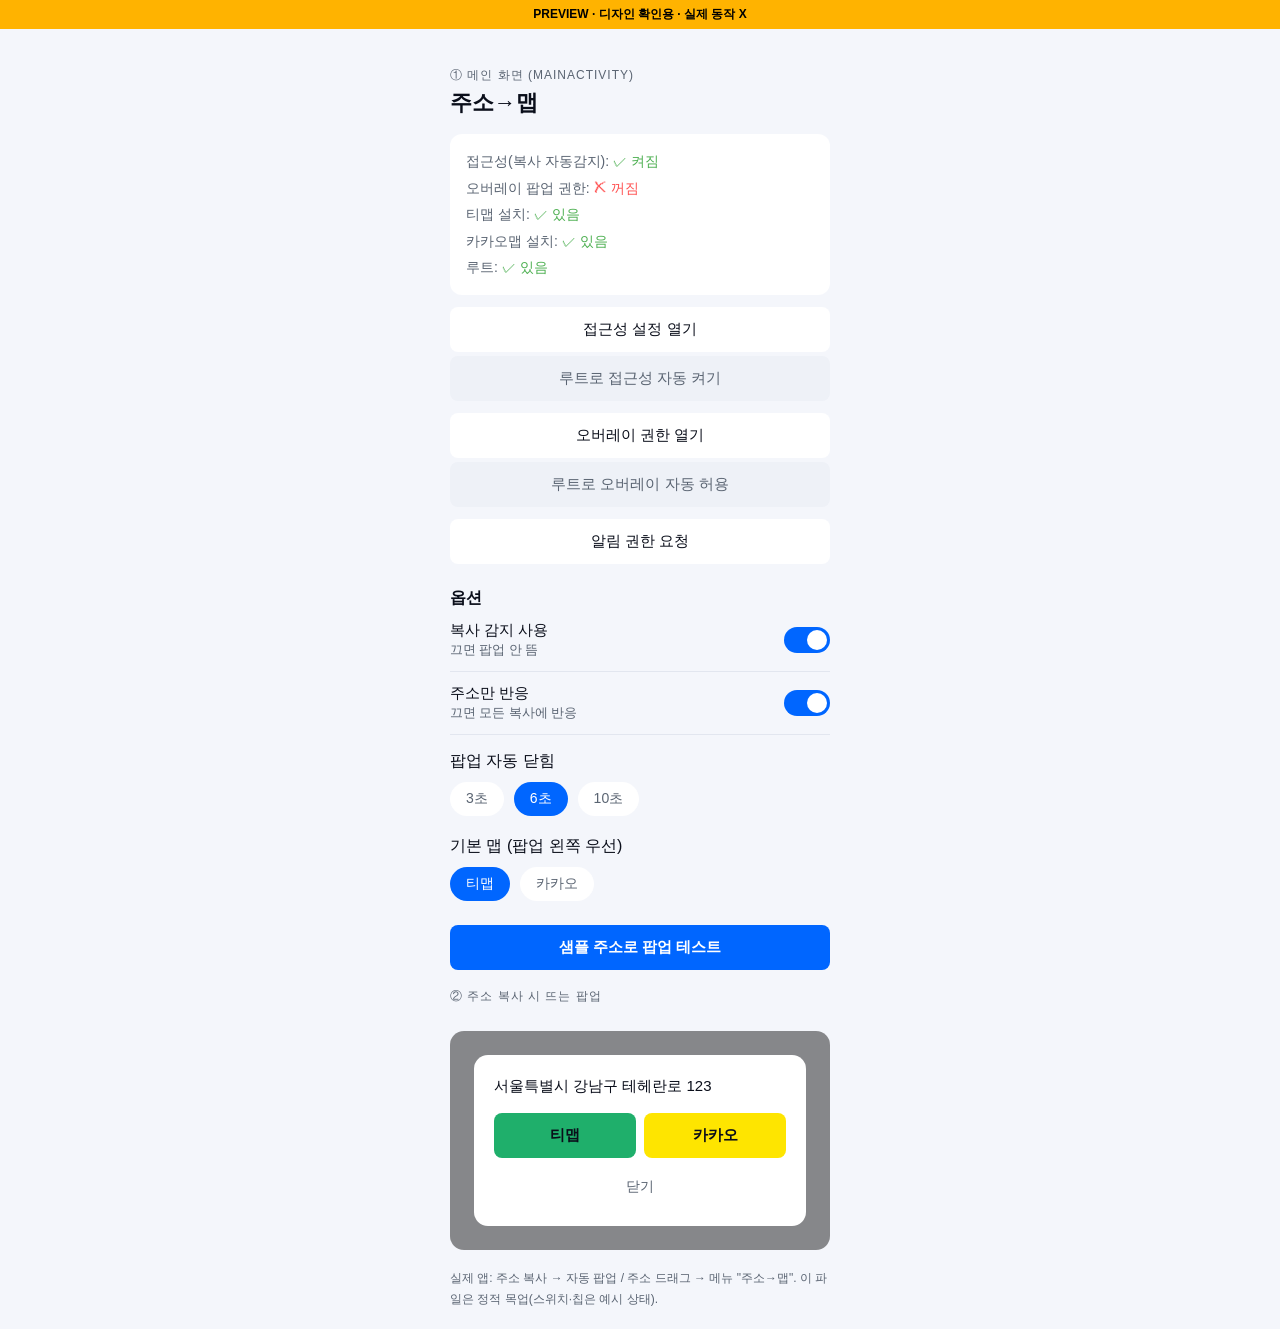
==== s22u-addr2map-preview/preview.html @ c5a2fbc5 "Add self-contained preview.html (inline CSS, main + popup) Single-file mockup so it can be viewed on" ====
<!DOCTYPE html>
<html lang="ko">
<head>
<meta charset="utf-8">
<meta name="viewport" content="width=device-width, initial-scale=1, viewport-fit=cover">
<title>주소→맵 · 미리보기</title>
<style>
:root{--bg:#0A0E1A;--surface:#1A2238;--text:#fff;--muted:#B0BEC5;--primary:#0066FF;--tmap:#1FAF6B;--kakao:#FEE500}
*{box-sizing:border-box;margin:0;padding:0}
html{color-scheme:dark}
body{background:var(--bg);color:var(--text);font-family:-apple-system,"Segoe UI",Roboto,"Noto Sans KR",sans-serif;-webkit-text-size-adjust:100%}
.banner{background:#FFB300;color:#000;text-align:center;font-size:12px;font-weight:700;padding:6px 8px}
.wrap{max-width:420px;margin:0 auto;padding:20px}
h1{font-size:22px}
.cap{margin:18px 0 4px;color:var(--muted);font-size:12px;text-transform:uppercase;letter-spacing:1px}
.status{background:var(--surface);border-radius:12px;padding:14px 16px;margin-top:16px;color:var(--muted);font-size:14px;line-height:1.9}
.ok{color:#4CAF50}.no{color:#FF5252}
.btn{display:block;width:100%;margin-top:12px;padding:13px;border:none;border-radius:8px;background:var(--surface);color:var(--text);font-size:15px;text-align:center;text-decoration:none}
.btn.sub{margin-top:4px;background:#232c45;color:var(--muted)}
.section{margin-top:24px;font-size:16px;font-weight:700}
.row{display:flex;align-items:center;justify-content:space-between;padding:12px 0;border-bottom:1px solid #232c45;font-size:15px}
.sw{width:46px;height:26px;border-radius:13px;background:#394560;position:relative;flex:none}
.sw.on{background:var(--primary)}
.sw::after{content:"";position:absolute;top:3px;left:3px;width:20px;height:20px;border-radius:50%;background:#fff}
.sw.on::after{left:23px}
.chips{display:flex;gap:10px;margin-top:10px;flex-wrap:wrap}
.chip{padding:8px 16px;border-radius:20px;background:var(--surface);color:var(--muted);font-size:14px}
.chip.sel{background:var(--primary);color:#fff}
.test{margin-top:24px;background:var(--primary);color:#fff;font-weight:700}
.note{margin-top:18px;color:var(--muted);font-size:12px;line-height:1.7}
.popwrap{margin-top:26px;background:rgba(0,0,0,.45);border-radius:14px;padding:24px}
.card{background:var(--surface);border-radius:14px;padding:20px}
.addr{font-size:15px;line-height:1.5}
.maps{display:flex;gap:8px;margin-top:16px}
.mbtn{flex:1;padding:13px;border-radius:8px;font-size:15px;font-weight:700;color:#0A0E1A;text-align:center}
.mbtn.t{background:var(--tmap)}.mbtn.k{background:var(--kakao)}
.close{display:block;text-align:center;margin-top:10px;padding:10px;color:var(--muted);font-size:14px}
@media(prefers-color-scheme:light){:root{--bg:#F4F6FB;--surface:#fff;--text:#0A0E1A;--muted:#5A6472}.btn.sub{background:#EEF1F7}.row{border-color:#E2E6EF}}
</style>
</head>
<body>
<div class="banner">PREVIEW · 디자인 확인용 · 실제 동작 X</div>
<div class="wrap">

  <div class="cap">① 메인 화면 (MainActivity)</div>
  <h1>주소→맵</h1>

  <div class="status">
    접근성(복사 자동감지): <span class="ok">✓ 켜짐</span><br>
    오버레이 팝업 권한: <span class="no">✗ 꺼짐</span><br>
    티맵 설치: <span class="ok">✓ 있음</span><br>
    카카오맵 설치: <span class="ok">✓ 있음</span><br>
    루트: <span class="ok">✓ 있음</span>
  </div>

  <a class="btn">접근성 설정 열기</a>
  <a class="btn sub">루트로 접근성 자동 켜기</a>
  <a class="btn">오버레이 권한 열기</a>
  <a class="btn sub">루트로 오버레이 자동 허용</a>
  <a class="btn">알림 권한 요청</a>

  <div class="section">옵션</div>
  <div class="row"><span>복사 감지 사용<br><small style="color:var(--muted)">끄면 팝업 안 뜸</small></span><span class="sw on"></span></div>
  <div class="row"><span>주소만 반응<br><small style="color:var(--muted)">끄면 모든 복사에 반응</small></span><span class="sw on"></span></div>

  <div style="margin-top:16px">팝업 자동 닫힘</div>
  <div class="chips"><span class="chip">3초</span><span class="chip sel">6초</span><span class="chip">10초</span></div>

  <div style="margin-top:20px">기본 맵 (팝업 왼쪽 우선)</div>
  <div class="chips"><span class="chip sel">티맵</span><span class="chip">카카오</span></div>

  <a class="btn test">샘플 주소로 팝업 테스트</a>

  <div class="cap">② 주소 복사 시 뜨는 팝업</div>
  <div class="popwrap">
    <div class="card">
      <div class="addr">서울특별시 강남구 테헤란로 123</div>
      <div class="maps"><span class="mbtn t">티맵</span><span class="mbtn k">카카오</span></div>
      <div class="close">닫기</div>
    </div>
  </div>

  <div class="note">실제 앱: 주소 복사 → 자동 팝업 / 주소 드래그 → 메뉴 "주소→맵". 이 파일은 정적 목업(스위치·칩은 예시 상태).</div>

</div>
</body>
</html>
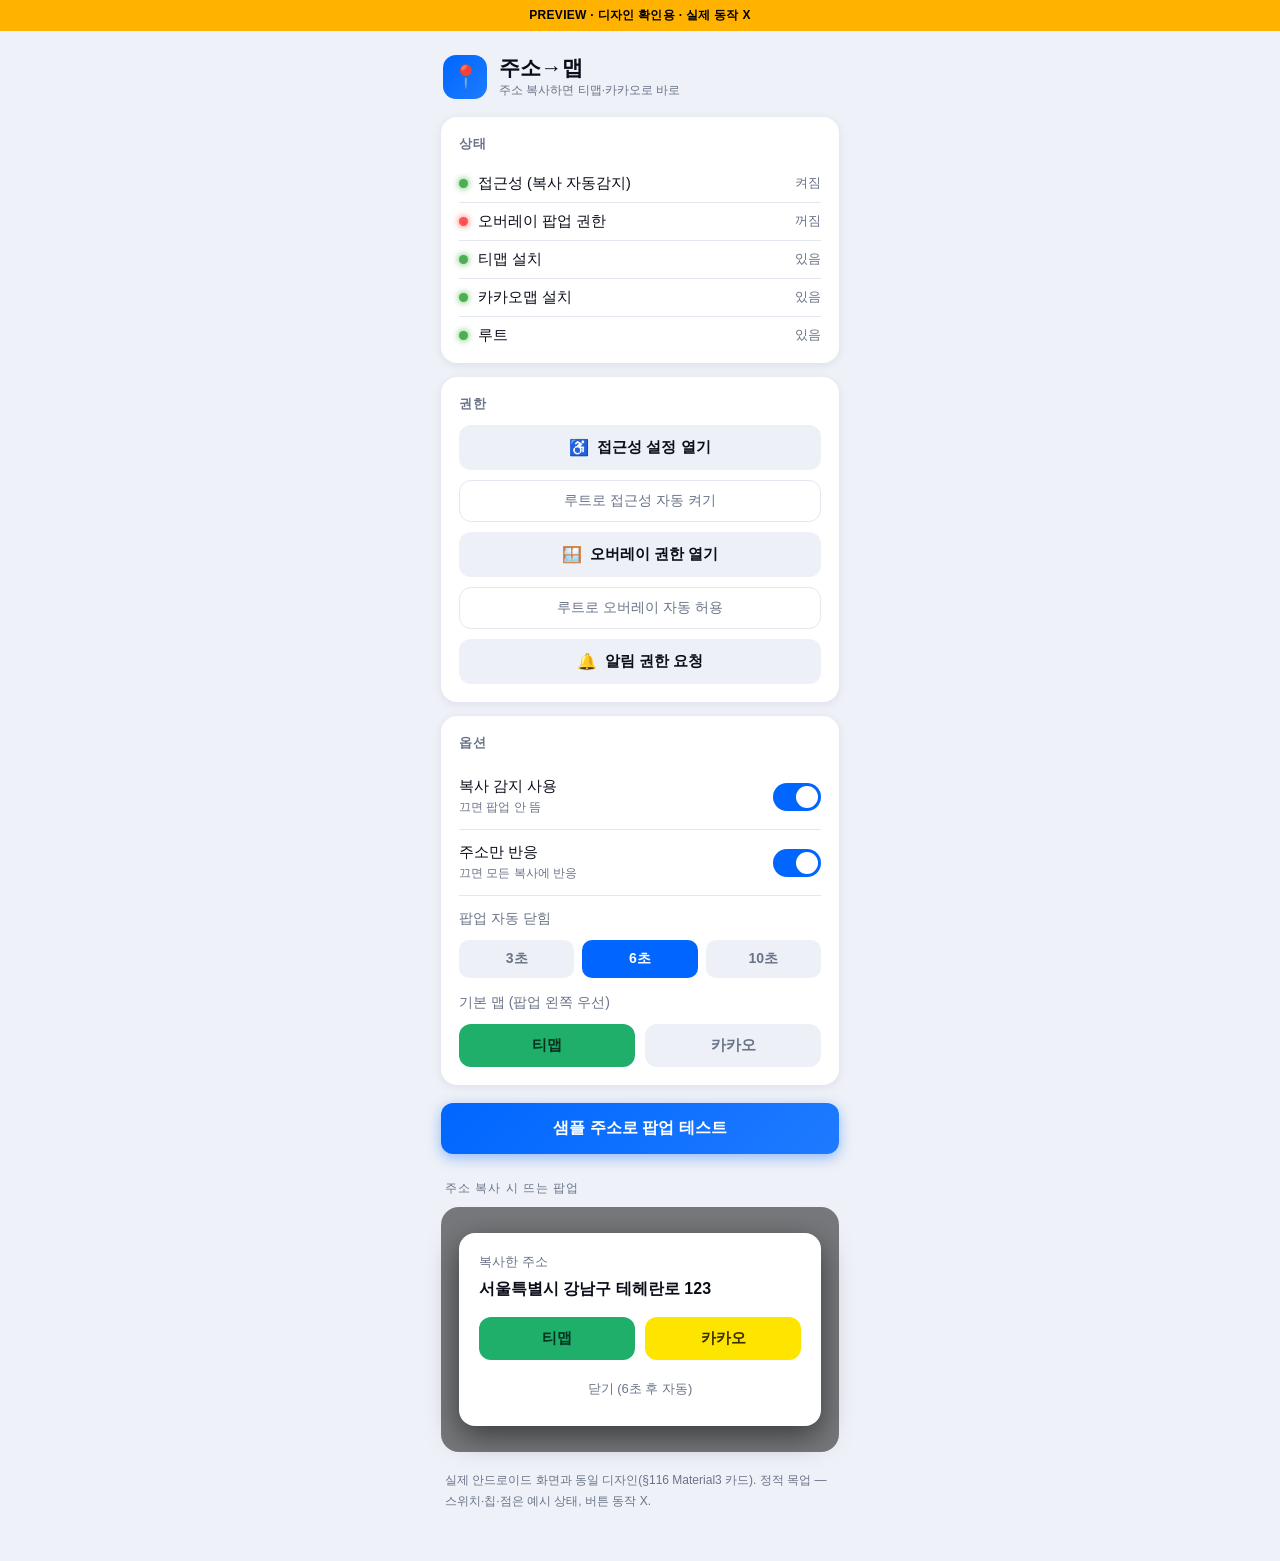
==== commit 9cda0dc5: "Polish main screen to §116 (Material3 cards) + richer preview App layout: header (logo+title+subtitl" ====
--- a/s22u-addr2map-preview/preview.html
+++ b/s22u-addr2map-preview/preview.html
@@ -5,82 +5,160 @@
 <meta name="viewport" content="width=device-width, initial-scale=1, viewport-fit=cover">
 <title>주소→맵 · 미리보기</title>
 <style>
-:root{--bg:#0A0E1A;--surface:#1A2238;--text:#fff;--muted:#B0BEC5;--primary:#0066FF;--tmap:#1FAF6B;--kakao:#FEE500}
-*{box-sizing:border-box;margin:0;padding:0}
+:root{
+  --bg:#0A0E1A;--surface:#1A2238;--surface2:#222C45;--line:#2C3654;
+  --text:#FFFFFF;--muted:#9AA7BD;--primary:#0066FF;--primary2:#1E7BFF;
+  --tmap:#1FAF6B;--kakao:#FEE500;--ok:#4CAF50;--no:#FF5252;--warn:#FFB300;
+}
+*{box-sizing:border-box;margin:0;padding:0;-webkit-tap-highlight-color:transparent}
 html{color-scheme:dark}
-body{background:var(--bg);color:var(--text);font-family:-apple-system,"Segoe UI",Roboto,"Noto Sans KR",sans-serif;-webkit-text-size-adjust:100%}
-.banner{background:#FFB300;color:#000;text-align:center;font-size:12px;font-weight:700;padding:6px 8px}
-.wrap{max-width:420px;margin:0 auto;padding:20px}
-h1{font-size:22px}
-.cap{margin:18px 0 4px;color:var(--muted);font-size:12px;text-transform:uppercase;letter-spacing:1px}
-.status{background:var(--surface);border-radius:12px;padding:14px 16px;margin-top:16px;color:var(--muted);font-size:14px;line-height:1.9}
-.ok{color:#4CAF50}.no{color:#FF5252}
-.btn{display:block;width:100%;margin-top:12px;padding:13px;border:none;border-radius:8px;background:var(--surface);color:var(--text);font-size:15px;text-align:center;text-decoration:none}
-.btn.sub{margin-top:4px;background:#232c45;color:var(--muted)}
-.section{margin-top:24px;font-size:16px;font-weight:700}
-.row{display:flex;align-items:center;justify-content:space-between;padding:12px 0;border-bottom:1px solid #232c45;font-size:15px}
-.sw{width:46px;height:26px;border-radius:13px;background:#394560;position:relative;flex:none}
+body{background:var(--bg);color:var(--text);
+ font-family:-apple-system,"Segoe UI",Roboto,"Noto Sans KR",sans-serif;
+ -webkit-text-size-adjust:100%;padding-bottom:32px}
+.banner{background:var(--warn);color:#000;text-align:center;
+ font-size:12px;font-weight:700;padding:7px 8px;letter-spacing:.3px}
+.wrap{max-width:430px;margin:0 auto;padding:18px 16px}
+
+/* header */
+.hdr{display:flex;align-items:center;gap:12px;margin:6px 2px 18px}
+.logo{width:44px;height:44px;border-radius:13px;
+ background:linear-gradient(135deg,var(--primary),var(--primary2));
+ display:flex;align-items:center;justify-content:center;font-size:22px}
+.hdr h1{font-size:21px;line-height:1.2}
+.hdr p{font-size:12px;color:var(--muted);margin-top:2px}
+
+/* card */
+.card{background:var(--surface);border-radius:16px;padding:18px 18px;
+ margin-top:14px;box-shadow:0 2px 10px rgba(0,0,0,.28)}
+.card>.t{font-size:13px;font-weight:700;color:var(--muted);
+ letter-spacing:1px;text-transform:uppercase;margin-bottom:12px}
+
+/* status rows */
+.srow{display:flex;align-items:center;gap:10px;padding:9px 0;
+ font-size:14.5px;border-bottom:1px solid var(--line)}
+.srow:last-child{border-bottom:0;padding-bottom:0}
+.srow:first-of-type{padding-top:0}
+.dot{width:9px;height:9px;border-radius:50%;flex:none}
+.dot.g{background:var(--ok);box-shadow:0 0 7px var(--ok)}
+.dot.r{background:var(--no);box-shadow:0 0 7px var(--no)}
+.srow .v{margin-left:auto;font-size:12.5px;color:var(--muted)}
+
+/* buttons */
+.btn{display:flex;align-items:center;justify-content:center;gap:8px;
+ width:100%;margin-top:10px;padding:13px;border:none;border-radius:12px;
+ background:var(--surface2);color:var(--text);font-size:15px;font-weight:600}
+.btn:first-of-type{margin-top:0}
+.btn .ic{font-size:16px}
+.btn.root{background:transparent;border:1px solid var(--line);
+ color:var(--muted);font-weight:500;font-size:13.5px;padding:11px}
+.btn.primary{background:linear-gradient(135deg,var(--primary),var(--primary2));
+ color:#fff;font-weight:700;font-size:16px;padding:15px;
+ box-shadow:0 4px 14px rgba(0,102,255,.4)}
+
+/* option rows */
+.orow{display:flex;align-items:center;justify-content:space-between;
+ padding:13px 0;border-bottom:1px solid var(--line)}
+.orow:last-of-type{border-bottom:0}
+.orow .lab{font-size:15px}
+.orow .sub{font-size:12px;color:var(--muted);margin-top:3px}
+.sw{width:48px;height:28px;border-radius:14px;background:#3A4566;
+ position:relative;flex:none;transition:background .15s}
 .sw.on{background:var(--primary)}
-.sw::after{content:"";position:absolute;top:3px;left:3px;width:20px;height:20px;border-radius:50%;background:#fff}
+.sw::after{content:"";position:absolute;top:3px;left:3px;width:22px;
+ height:22px;border-radius:50%;background:#fff;transition:left .15s}
 .sw.on::after{left:23px}
-.chips{display:flex;gap:10px;margin-top:10px;flex-wrap:wrap}
-.chip{padding:8px 16px;border-radius:20px;background:var(--surface);color:var(--muted);font-size:14px}
-.chip.sel{background:var(--primary);color:#fff}
-.test{margin-top:24px;background:var(--primary);color:#fff;font-weight:700}
-.note{margin-top:18px;color:var(--muted);font-size:12px;line-height:1.7}
-.popwrap{margin-top:26px;background:rgba(0,0,0,.45);border-radius:14px;padding:24px}
-.card{background:var(--surface);border-radius:14px;padding:20px}
-.addr{font-size:15px;line-height:1.5}
-.maps{display:flex;gap:8px;margin-top:16px}
-.mbtn{flex:1;padding:13px;border-radius:8px;font-size:15px;font-weight:700;color:#0A0E1A;text-align:center}
-.mbtn.t{background:var(--tmap)}.mbtn.k{background:var(--kakao)}
-.close{display:block;text-align:center;margin-top:10px;padding:10px;color:var(--muted);font-size:14px}
-@media(prefers-color-scheme:light){:root{--bg:#F4F6FB;--surface:#fff;--text:#0A0E1A;--muted:#5A6472}.btn.sub{background:#EEF1F7}.row{border-color:#E2E6EF}}
+.seg{display:flex;gap:8px;margin-top:12px}
+.seg .s{flex:1;text-align:center;padding:10px 0;border-radius:10px;
+ background:var(--surface2);color:var(--muted);font-size:14px;font-weight:600}
+.seg .s.sel{background:var(--primary);color:#fff}
+.maps2{display:flex;gap:10px;margin-top:12px}
+.mp{flex:1;text-align:center;padding:12px 0;border-radius:12px;
+ font-size:15px;font-weight:700}
+.mp.t{background:var(--tmap);color:#04331f}
+.mp.t.off{background:var(--surface2);color:var(--muted)}
+.mp.k{background:var(--kakao);color:#3a3000}
+.mp.k.off{background:var(--surface2);color:var(--muted)}
+
+.cap{margin:26px 4px 2px;color:var(--muted);font-size:12px;
+ letter-spacing:1px;text-transform:uppercase}
+.popwrap{margin-top:10px;background:rgba(0,0,0,.5);
+ border-radius:18px;padding:26px 18px}
+.pop{background:var(--surface);border-radius:16px;padding:20px;
+ box-shadow:0 10px 30px rgba(0,0,0,.5)}
+.pop .pa{font-size:13px;color:var(--muted);margin-bottom:6px}
+.pop .ad{font-size:16px;line-height:1.5;font-weight:600}
+.pop .x{display:block;text-align:center;margin-top:12px;
+ color:var(--muted);font-size:13px;padding:8px}
+.note{margin:18px 4px 0;color:var(--muted);font-size:12px;line-height:1.7}
+@media(prefers-color-scheme:light){
+ :root{--bg:#EEF1F7;--surface:#fff;--surface2:#EDF0F6;--line:#E3E7F0;
+  --text:#0A0E1A;--muted:#6A7488}
+ .card{box-shadow:0 2px 10px rgba(20,30,60,.08)}
+}
 </style>
 </head>
 <body>
 <div class="banner">PREVIEW · 디자인 확인용 · 실제 동작 X</div>
 <div class="wrap">
 
-  <div class="cap">① 메인 화면 (MainActivity)</div>
-  <h1>주소→맵</h1>
-
-  <div class="status">
-    접근성(복사 자동감지): <span class="ok">✓ 켜짐</span><br>
-    오버레이 팝업 권한: <span class="no">✗ 꺼짐</span><br>
-    티맵 설치: <span class="ok">✓ 있음</span><br>
-    카카오맵 설치: <span class="ok">✓ 있음</span><br>
-    루트: <span class="ok">✓ 있음</span>
-  </div>
-
-  <a class="btn">접근성 설정 열기</a>
-  <a class="btn sub">루트로 접근성 자동 켜기</a>
-  <a class="btn">오버레이 권한 열기</a>
-  <a class="btn sub">루트로 오버레이 자동 허용</a>
-  <a class="btn">알림 권한 요청</a>
-
-  <div class="section">옵션</div>
-  <div class="row"><span>복사 감지 사용<br><small style="color:var(--muted)">끄면 팝업 안 뜸</small></span><span class="sw on"></span></div>
-  <div class="row"><span>주소만 반응<br><small style="color:var(--muted)">끄면 모든 복사에 반응</small></span><span class="sw on"></span></div>
-
-  <div style="margin-top:16px">팝업 자동 닫힘</div>
-  <div class="chips"><span class="chip">3초</span><span class="chip sel">6초</span><span class="chip">10초</span></div>
-
-  <div style="margin-top:20px">기본 맵 (팝업 왼쪽 우선)</div>
-  <div class="chips"><span class="chip sel">티맵</span><span class="chip">카카오</span></div>
-
-  <a class="btn test">샘플 주소로 팝업 테스트</a>
-
-  <div class="cap">② 주소 복사 시 뜨는 팝업</div>
-  <div class="popwrap">
-    <div class="card">
-      <div class="addr">서울특별시 강남구 테헤란로 123</div>
-      <div class="maps"><span class="mbtn t">티맵</span><span class="mbtn k">카카오</span></div>
-      <div class="close">닫기</div>
+  <div class="hdr">
+    <div class="logo">📍</div>
+    <div>
+      <h1>주소→맵</h1>
+      <p>주소 복사하면 티맵·카카오로 바로</p>
     </div>
   </div>
 
-  <div class="note">실제 앱: 주소 복사 → 자동 팝업 / 주소 드래그 → 메뉴 "주소→맵". 이 파일은 정적 목업(스위치·칩은 예시 상태).</div>
+  <div class="card">
+    <div class="t">상태</div>
+    <div class="srow"><span class="dot g"></span>접근성 (복사 자동감지)<span class="v">켜짐</span></div>
+    <div class="srow"><span class="dot r"></span>오버레이 팝업 권한<span class="v">꺼짐</span></div>
+    <div class="srow"><span class="dot g"></span>티맵 설치<span class="v">있음</span></div>
+    <div class="srow"><span class="dot g"></span>카카오맵 설치<span class="v">있음</span></div>
+    <div class="srow"><span class="dot g"></span>루트<span class="v">있음</span></div>
+  </div>
+
+  <div class="card">
+    <div class="t">권한</div>
+    <button class="btn"><span class="ic">♿</span>접근성 설정 열기</button>
+    <button class="btn root">루트로 접근성 자동 켜기</button>
+    <button class="btn"><span class="ic">🪟</span>오버레이 권한 열기</button>
+    <button class="btn root">루트로 오버레이 자동 허용</button>
+    <button class="btn"><span class="ic">🔔</span>알림 권한 요청</button>
+  </div>
+
+  <div class="card">
+    <div class="t">옵션</div>
+    <div class="orow">
+      <div><div class="lab">복사 감지 사용</div><div class="sub">끄면 팝업 안 뜸</div></div>
+      <span class="sw on"></span>
+    </div>
+    <div class="orow">
+      <div><div class="lab">주소만 반응</div><div class="sub">끄면 모든 복사에 반응</div></div>
+      <span class="sw on"></span>
+    </div>
+    <div style="margin-top:14px;font-size:14px;color:var(--muted)">팝업 자동 닫힘</div>
+    <div class="seg"><span class="s">3초</span><span class="s sel">6초</span><span class="s">10초</span></div>
+    <div style="margin-top:16px;font-size:14px;color:var(--muted)">기본 맵 (팝업 왼쪽 우선)</div>
+    <div class="maps2"><span class="mp t">티맵</span><span class="mp k off">카카오</span></div>
+  </div>
+
+  <button class="btn primary" style="margin-top:18px">샘플 주소로 팝업 테스트</button>
+
+  <div class="cap">주소 복사 시 뜨는 팝업</div>
+  <div class="popwrap">
+    <div class="pop">
+      <div class="pa">복사한 주소</div>
+      <div class="ad">서울특별시 강남구 테헤란로 123</div>
+      <div class="maps2" style="margin-top:16px">
+        <span class="mp t">티맵</span><span class="mp k">카카오</span>
+      </div>
+      <span class="x">닫기 (6초 후 자동)</span>
+    </div>
+  </div>
+
+  <div class="note">실제 안드로이드 화면과 동일 디자인(§116 Material3 카드).
+   정적 목업 — 스위치·칩·점은 예시 상태, 버튼 동작 X.</div>
 
 </div>
 </body>
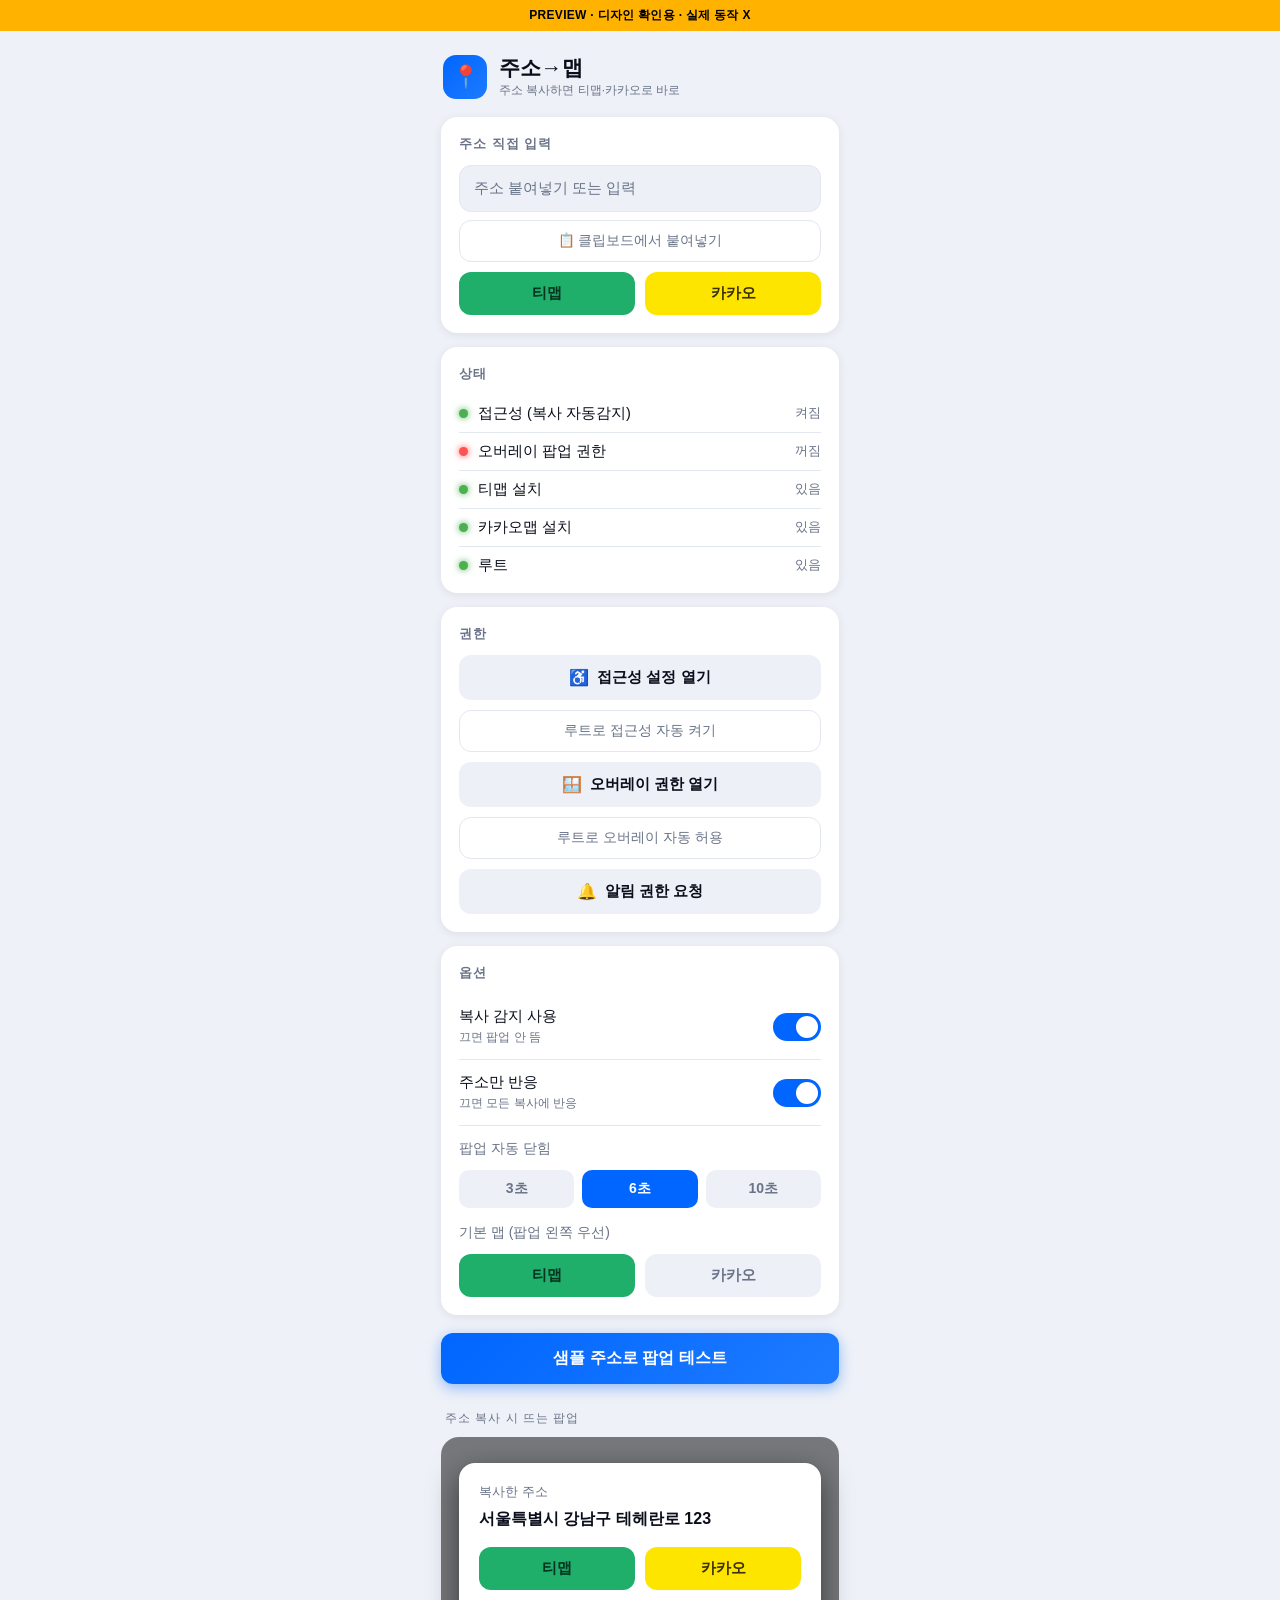
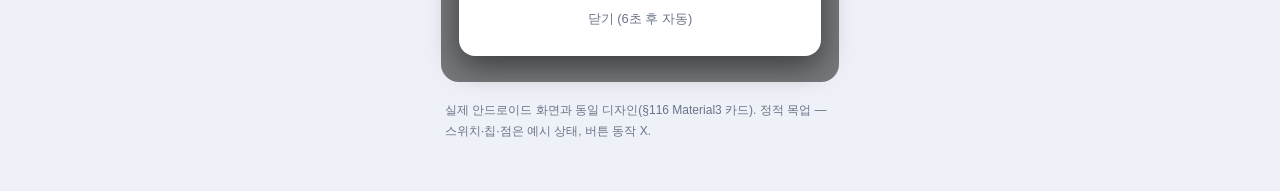
==== commit b5fa7a85: "Add in-app manual address input (paste -> TMAP/Kakao) New top card: TextInputLayout for address, "클립" ====
--- a/s22u-addr2map-preview/preview.html
+++ b/s22u-addr2map-preview/preview.html
@@ -110,6 +110,18 @@
   </div>
 
   <div class="card">
+    <div class="t">주소 직접 입력</div>
+    <div style="background:var(--surface2);border-radius:12px;padding:13px 14px;
+      color:var(--muted);font-size:14.5px;border:1px solid var(--line)">
+      주소 붙여넣기 또는 입력
+    </div>
+    <button class="btn root" style="margin-top:8px">📋 클립보드에서 붙여넣기</button>
+    <div class="maps2" style="margin-top:10px">
+      <span class="mp t">티맵</span><span class="mp k">카카오</span>
+    </div>
+  </div>
+
+  <div class="card">
     <div class="t">상태</div>
     <div class="srow"><span class="dot g"></span>접근성 (복사 자동감지)<span class="v">켜짐</span></div>
     <div class="srow"><span class="dot r"></span>오버레이 팝업 권한<span class="v">꺼짐</span></div>
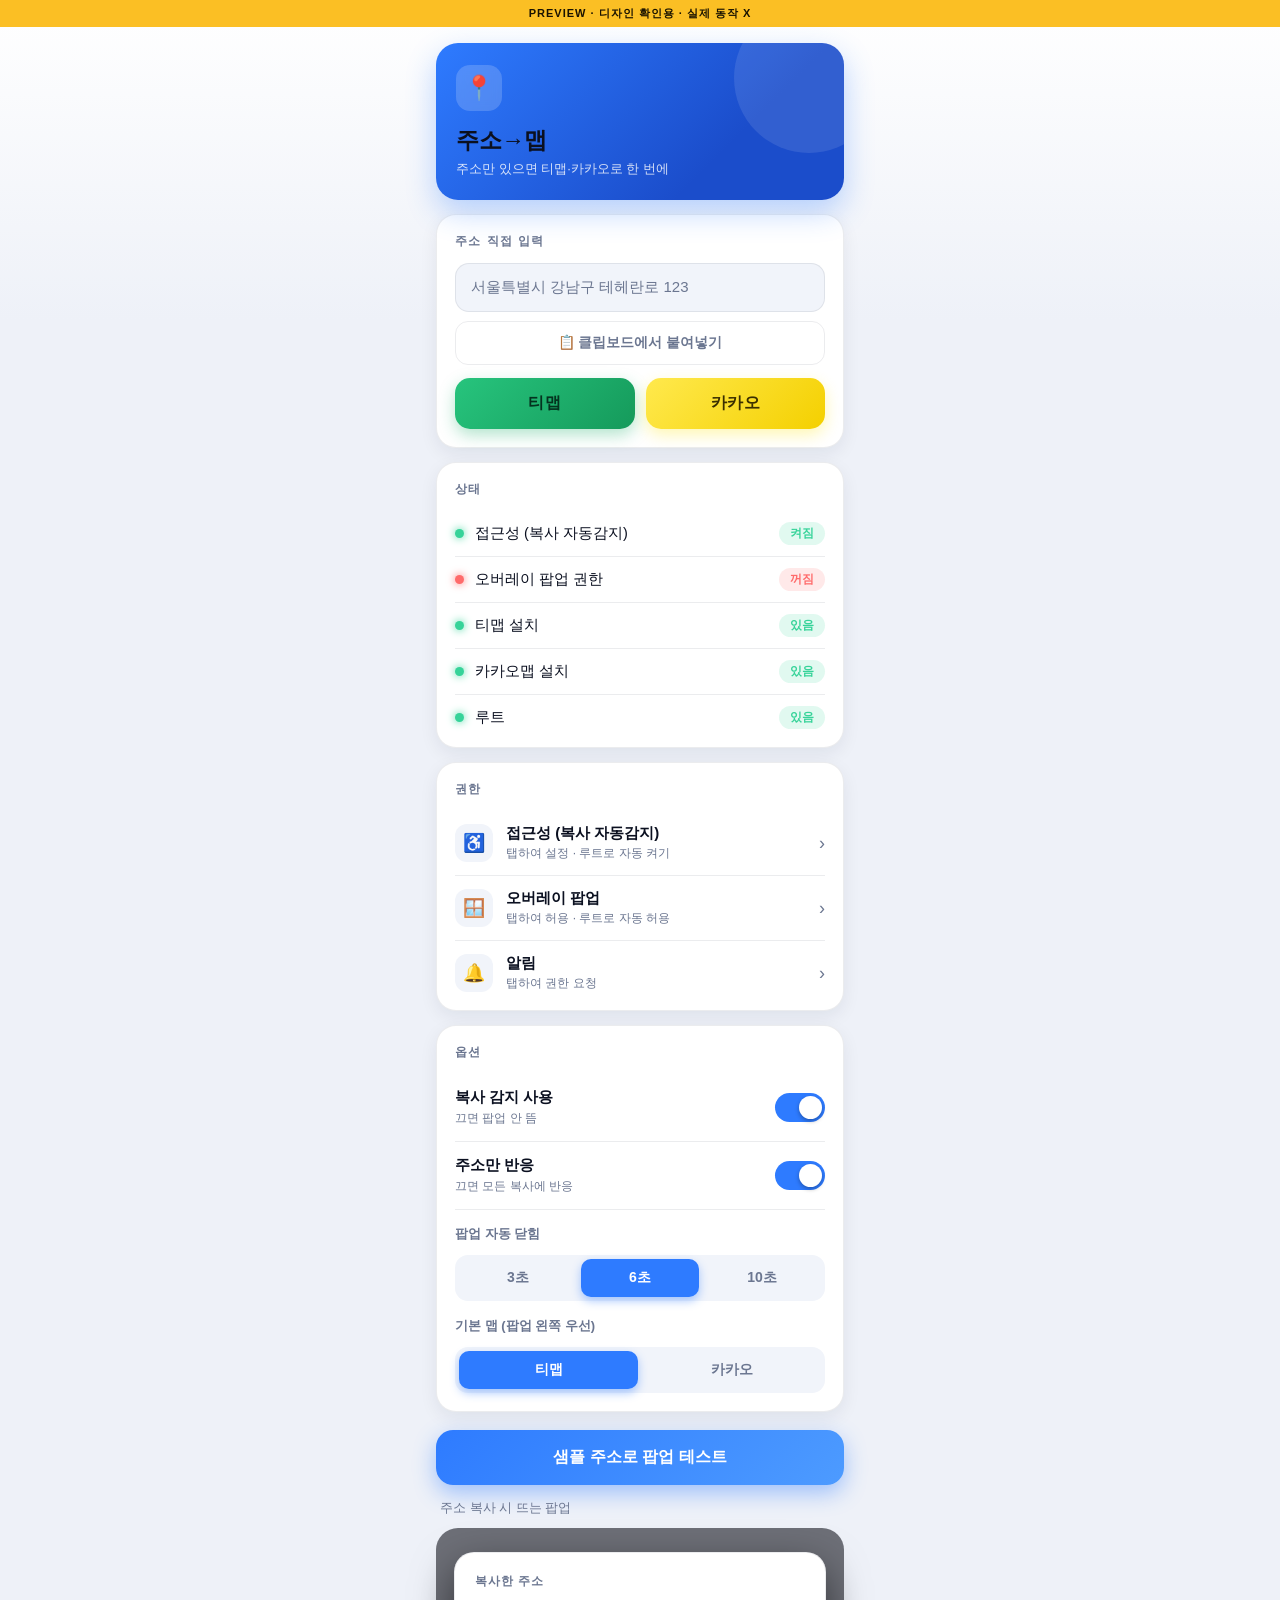
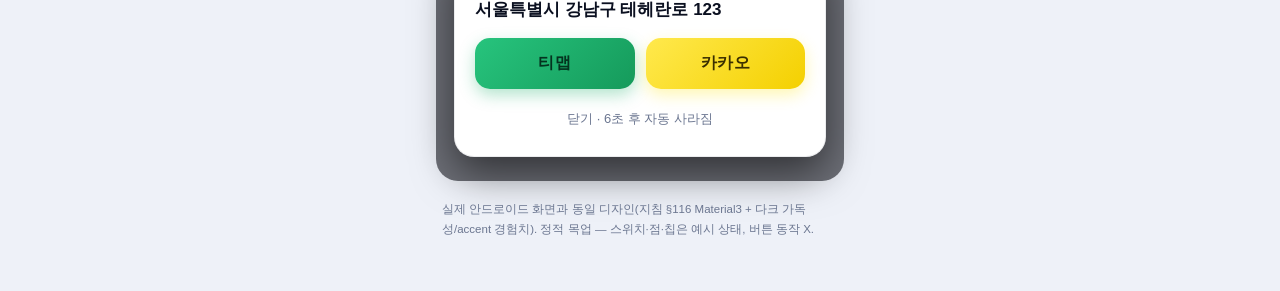
==== commit abe9c562: "Redesign main screen (prettier): gradient hero, polished cards Per §116 + dark-readability/accent ex" ====
--- a/s22u-addr2map-preview/preview.html
+++ b/s22u-addr2map-preview/preview.html
@@ -6,94 +6,118 @@
 <title>주소→맵 · 미리보기</title>
 <style>
 :root{
-  --bg:#0A0E1A;--surface:#1A2238;--surface2:#222C45;--line:#2C3654;
-  --text:#FFFFFF;--muted:#9AA7BD;--primary:#0066FF;--primary2:#1E7BFF;
-  --tmap:#1FAF6B;--kakao:#FEE500;--ok:#4CAF50;--no:#FF5252;--warn:#FFB300;
+  --bg1:#0B1020;--bg2:#0E1430;--surface:#161C32;--surface2:#1E2742;
+  --line:rgba(255,255,255,.07);--text:#F2F5FB;--muted:#8B97B3;
+  --accent:#2E7BFF;--accent2:#4D9BFF;--tmap:#1FAF6B;--kakao:#FEE500;
+  --ok:#36D399;--no:#FF6B6B;--warn:#FBBF24;
 }
 *{box-sizing:border-box;margin:0;padding:0;-webkit-tap-highlight-color:transparent}
 html{color-scheme:dark}
-body{background:var(--bg);color:var(--text);
+body{min-height:100vh;color:var(--text);
+ background:linear-gradient(180deg,var(--bg2),var(--bg1) 320px);
  font-family:-apple-system,"Segoe UI",Roboto,"Noto Sans KR",sans-serif;
- -webkit-text-size-adjust:100%;padding-bottom:32px}
-.banner{background:var(--warn);color:#000;text-align:center;
- font-size:12px;font-weight:700;padding:7px 8px;letter-spacing:.3px}
-.wrap{max-width:430px;margin:0 auto;padding:18px 16px}
-
-/* header */
-.hdr{display:flex;align-items:center;gap:12px;margin:6px 2px 18px}
-.logo{width:44px;height:44px;border-radius:13px;
- background:linear-gradient(135deg,var(--primary),var(--primary2));
- display:flex;align-items:center;justify-content:center;font-size:22px}
-.hdr h1{font-size:21px;line-height:1.2}
-.hdr p{font-size:12px;color:var(--muted);margin-top:2px}
+ -webkit-text-size-adjust:100%;padding-bottom:36px}
+.banner{background:var(--warn);color:#1a1300;text-align:center;
+ font-size:11px;font-weight:800;padding:6px 8px;letter-spacing:1px}
+.wrap{max-width:440px;margin:0 auto;padding:16px}
+
+/* hero */
+.hero{position:relative;border-radius:22px;padding:22px 20px;overflow:hidden;
+ background:linear-gradient(135deg,#2E7BFF,#1B4DCB 70%);
+ box-shadow:0 12px 30px rgba(46,123,255,.32)}
+.hero::after{content:"";position:absolute;right:-40px;top:-40px;
+ width:150px;height:150px;border-radius:50%;background:rgba(255,255,255,.10)}
+.hero .pin{width:46px;height:46px;border-radius:14px;
+ background:rgba(255,255,255,.18);backdrop-filter:blur(4px);
+ display:flex;align-items:center;justify-content:center;font-size:24px}
+.hero h1{font-size:23px;font-weight:800;margin-top:14px;letter-spacing:-.3px}
+.hero p{font-size:13px;color:rgba(255,255,255,.82);margin-top:4px}
 
 /* card */
-.card{background:var(--surface);border-radius:16px;padding:18px 18px;
- margin-top:14px;box-shadow:0 2px 10px rgba(0,0,0,.28)}
-.card>.t{font-size:13px;font-weight:700;color:var(--muted);
- letter-spacing:1px;text-transform:uppercase;margin-bottom:12px}
-
-/* status rows */
-.srow{display:flex;align-items:center;gap:10px;padding:9px 0;
- font-size:14.5px;border-bottom:1px solid var(--line)}
-.srow:last-child{border-bottom:0;padding-bottom:0}
-.srow:first-of-type{padding-top:0}
+.card{background:var(--surface);border:1px solid var(--line);
+ border-radius:20px;padding:18px;margin-top:14px;
+ box-shadow:0 6px 18px rgba(0,0,0,.30)}
+.label{font-size:12px;font-weight:800;color:var(--muted);
+ letter-spacing:1.4px;text-transform:uppercase;margin-bottom:13px}
+
+/* address input card */
+.field{background:var(--surface2);border:1px solid var(--line);
+ border-radius:14px;padding:14px 15px;color:var(--muted);font-size:15px}
+.paste{display:flex;align-items:center;justify-content:center;gap:7px;
+ width:100%;margin-top:9px;padding:12px;border-radius:13px;
+ background:transparent;border:1px solid var(--line);
+ color:var(--muted);font-size:14px;font-weight:600}
+.maps{display:flex;gap:11px;margin-top:13px}
+.mp{flex:1;text-align:center;padding:15px 0;border-radius:15px;
+ font-size:16px;font-weight:800;letter-spacing:.5px}
+.mp.t{background:linear-gradient(135deg,#27C47D,#159A5B);color:#04331f;
+ box-shadow:0 6px 16px rgba(31,175,107,.34)}
+.mp.k{background:linear-gradient(135deg,#FFE94D,#F4D000);color:#3a2f00;
+ box-shadow:0 6px 16px rgba(254,229,0,.30)}
+.mp.off{background:var(--surface2);color:var(--muted);box-shadow:none}
+
+/* status */
+.srow{display:flex;align-items:center;gap:11px;padding:11px 0;
+ border-bottom:1px solid var(--line);font-size:14.5px}
+.srow:first-of-type{padding-top:0}.srow:last-of-type{border-bottom:0;padding-bottom:0}
 .dot{width:9px;height:9px;border-radius:50%;flex:none}
-.dot.g{background:var(--ok);box-shadow:0 0 7px var(--ok)}
-.dot.r{background:var(--no);box-shadow:0 0 7px var(--no)}
-.srow .v{margin-left:auto;font-size:12.5px;color:var(--muted)}
-
-/* buttons */
-.btn{display:flex;align-items:center;justify-content:center;gap:8px;
- width:100%;margin-top:10px;padding:13px;border:none;border-radius:12px;
- background:var(--surface2);color:var(--text);font-size:15px;font-weight:600}
-.btn:first-of-type{margin-top:0}
-.btn .ic{font-size:16px}
-.btn.root{background:transparent;border:1px solid var(--line);
- color:var(--muted);font-weight:500;font-size:13.5px;padding:11px}
-.btn.primary{background:linear-gradient(135deg,var(--primary),var(--primary2));
- color:#fff;font-weight:700;font-size:16px;padding:15px;
- box-shadow:0 4px 14px rgba(0,102,255,.4)}
-
-/* option rows */
+.dot.g{background:var(--ok);box-shadow:0 0 8px var(--ok)}
+.dot.r{background:var(--no);box-shadow:0 0 8px var(--no)}
+.pill{margin-left:auto;font-size:11.5px;font-weight:700;padding:4px 11px;
+ border-radius:999px}
+.pill.g{background:rgba(54,211,153,.15);color:var(--ok)}
+.pill.r{background:rgba(255,107,107,.15);color:var(--no)}
+
+/* permission list */
+.prow{display:flex;align-items:center;gap:13px;padding:13px 0;
+ border-bottom:1px solid var(--line)}
+.prow:last-child{border-bottom:0;padding-bottom:0}
+.prow:first-child{padding-top:0}
+.pico{width:38px;height:38px;border-radius:12px;background:var(--surface2);
+ display:flex;align-items:center;justify-content:center;font-size:18px;flex:none}
+.prow .pt{font-size:15px;font-weight:600}
+.prow .ps{font-size:12px;color:var(--muted);margin-top:2px}
+.prow .chev{margin-left:auto;color:var(--muted);font-size:18px}
+
+/* options */
 .orow{display:flex;align-items:center;justify-content:space-between;
- padding:13px 0;border-bottom:1px solid var(--line)}
+ padding:14px 0;border-bottom:1px solid var(--line)}
 .orow:last-of-type{border-bottom:0}
-.orow .lab{font-size:15px}
+.orow .lab{font-size:15px;font-weight:600}
 .orow .sub{font-size:12px;color:var(--muted);margin-top:3px}
-.sw{width:48px;height:28px;border-radius:14px;background:#3A4566;
- position:relative;flex:none;transition:background .15s}
-.sw.on{background:var(--primary)}
-.sw::after{content:"";position:absolute;top:3px;left:3px;width:22px;
- height:22px;border-radius:50%;background:#fff;transition:left .15s}
-.sw.on::after{left:23px}
-.seg{display:flex;gap:8px;margin-top:12px}
+.sw{width:50px;height:29px;border-radius:15px;background:#3A4566;
+ position:relative;flex:none}
+.sw.on{background:var(--accent)}
+.sw::after{content:"";position:absolute;top:3px;left:3px;width:23px;
+ height:23px;border-radius:50%;background:#fff;box-shadow:0 2px 4px rgba(0,0,0,.3)}
+.sw.on::after{left:24px}
+.seg{display:flex;background:var(--surface2);border-radius:13px;
+ padding:4px;margin-top:12px;gap:4px}
 .seg .s{flex:1;text-align:center;padding:10px 0;border-radius:10px;
- background:var(--surface2);color:var(--muted);font-size:14px;font-weight:600}
-.seg .s.sel{background:var(--primary);color:#fff}
-.maps2{display:flex;gap:10px;margin-top:12px}
-.mp{flex:1;text-align:center;padding:12px 0;border-radius:12px;
- font-size:15px;font-weight:700}
-.mp.t{background:var(--tmap);color:#04331f}
-.mp.t.off{background:var(--surface2);color:var(--muted)}
-.mp.k{background:var(--kakao);color:#3a3000}
-.mp.k.off{background:var(--surface2);color:var(--muted)}
-
-.cap{margin:26px 4px 2px;color:var(--muted);font-size:12px;
+ color:var(--muted);font-size:14px;font-weight:700}
+.seg .s.sel{background:var(--accent);color:#fff;
+ box-shadow:0 4px 10px rgba(46,123,255,.4)}
+
+.cta{display:block;width:100%;margin-top:18px;padding:17px;border:none;
+ border-radius:17px;font-size:16px;font-weight:800;color:#fff;
+ background:linear-gradient(135deg,var(--accent),var(--accent2));
+ box-shadow:0 8px 22px rgba(46,123,255,.42)}
+
+.subt{font-size:13px;color:var(--muted);margin:14px 4px 0}
+.popwrap{margin-top:11px;background:rgba(4,7,15,.55);
+ border-radius:22px;padding:24px 18px}
+.pop{background:var(--surface);border:1px solid var(--line);
+ border-radius:20px;padding:20px;box-shadow:0 16px 40px rgba(0,0,0,.55)}
+.pop .pa{font-size:12px;font-weight:700;color:var(--muted);
  letter-spacing:1px;text-transform:uppercase}
-.popwrap{margin-top:10px;background:rgba(0,0,0,.5);
- border-radius:18px;padding:26px 18px}
-.pop{background:var(--surface);border-radius:16px;padding:20px;
- box-shadow:0 10px 30px rgba(0,0,0,.5)}
-.pop .pa{font-size:13px;color:var(--muted);margin-bottom:6px}
-.pop .ad{font-size:16px;line-height:1.5;font-weight:600}
-.pop .x{display:block;text-align:center;margin-top:12px;
+.pop .ad{font-size:17px;line-height:1.5;font-weight:700;margin-top:7px}
+.pop .x{display:block;text-align:center;margin-top:13px;
  color:var(--muted);font-size:13px;padding:8px}
-.note{margin:18px 4px 0;color:var(--muted);font-size:12px;line-height:1.7}
+.note{margin:18px 6px 0;color:var(--muted);font-size:11.5px;line-height:1.75}
 @media(prefers-color-scheme:light){
- :root{--bg:#EEF1F7;--surface:#fff;--surface2:#EDF0F6;--line:#E3E7F0;
-  --text:#0A0E1A;--muted:#6A7488}
- .card{box-shadow:0 2px 10px rgba(20,30,60,.08)}
+ :root{--bg1:#EEF1F8;--bg2:#FFFFFF;--surface:#fff;--surface2:#F1F4FA;
+  --line:rgba(10,16,40,.08);--text:#0B1020;--muted:#6B7690}
+ .card{box-shadow:0 6px 18px rgba(20,30,60,.07)}
 }
 </style>
 </head>
@@ -101,46 +125,52 @@
 <div class="banner">PREVIEW · 디자인 확인용 · 실제 동작 X</div>
 <div class="wrap">
 
-  <div class="hdr">
-    <div class="logo">📍</div>
-    <div>
-      <h1>주소→맵</h1>
-      <p>주소 복사하면 티맵·카카오로 바로</p>
-    </div>
-  </div>
-
-  <div class="card">
-    <div class="t">주소 직접 입력</div>
-    <div style="background:var(--surface2);border-radius:12px;padding:13px 14px;
-      color:var(--muted);font-size:14.5px;border:1px solid var(--line)">
-      주소 붙여넣기 또는 입력
-    </div>
-    <button class="btn root" style="margin-top:8px">📋 클립보드에서 붙여넣기</button>
-    <div class="maps2" style="margin-top:10px">
-      <span class="mp t">티맵</span><span class="mp k">카카오</span>
-    </div>
-  </div>
-
-  <div class="card">
-    <div class="t">상태</div>
-    <div class="srow"><span class="dot g"></span>접근성 (복사 자동감지)<span class="v">켜짐</span></div>
-    <div class="srow"><span class="dot r"></span>오버레이 팝업 권한<span class="v">꺼짐</span></div>
-    <div class="srow"><span class="dot g"></span>티맵 설치<span class="v">있음</span></div>
-    <div class="srow"><span class="dot g"></span>카카오맵 설치<span class="v">있음</span></div>
-    <div class="srow"><span class="dot g"></span>루트<span class="v">있음</span></div>
-  </div>
-
-  <div class="card">
-    <div class="t">권한</div>
-    <button class="btn"><span class="ic">♿</span>접근성 설정 열기</button>
-    <button class="btn root">루트로 접근성 자동 켜기</button>
-    <button class="btn"><span class="ic">🪟</span>오버레이 권한 열기</button>
-    <button class="btn root">루트로 오버레이 자동 허용</button>
-    <button class="btn"><span class="ic">🔔</span>알림 권한 요청</button>
-  </div>
-
-  <div class="card">
-    <div class="t">옵션</div>
+  <div class="hero">
+    <div class="pin">📍</div>
+    <h1>주소→맵</h1>
+    <p>주소만 있으면 티맵·카카오로 한 번에</p>
+  </div>
+
+  <div class="card">
+    <div class="label">주소 직접 입력</div>
+    <div class="field">서울특별시 강남구 테헤란로 123</div>
+    <button class="paste">📋 클립보드에서 붙여넣기</button>
+    <div class="maps">
+      <span class="mp t">티맵</span>
+      <span class="mp k">카카오</span>
+    </div>
+  </div>
+
+  <div class="card">
+    <div class="label">상태</div>
+    <div class="srow"><span class="dot g"></span>접근성 (복사 자동감지)<span class="pill g">켜짐</span></div>
+    <div class="srow"><span class="dot r"></span>오버레이 팝업 권한<span class="pill r">꺼짐</span></div>
+    <div class="srow"><span class="dot g"></span>티맵 설치<span class="pill g">있음</span></div>
+    <div class="srow"><span class="dot g"></span>카카오맵 설치<span class="pill g">있음</span></div>
+    <div class="srow"><span class="dot g"></span>루트<span class="pill g">있음</span></div>
+  </div>
+
+  <div class="card">
+    <div class="label">권한</div>
+    <div class="prow">
+      <div class="pico">♿</div>
+      <div><div class="pt">접근성 (복사 자동감지)</div><div class="ps">탭하여 설정 · 루트로 자동 켜기</div></div>
+      <div class="chev">›</div>
+    </div>
+    <div class="prow">
+      <div class="pico">🪟</div>
+      <div><div class="pt">오버레이 팝업</div><div class="ps">탭하여 허용 · 루트로 자동 허용</div></div>
+      <div class="chev">›</div>
+    </div>
+    <div class="prow">
+      <div class="pico">🔔</div>
+      <div><div class="pt">알림</div><div class="ps">탭하여 권한 요청</div></div>
+      <div class="chev">›</div>
+    </div>
+  </div>
+
+  <div class="card">
+    <div class="label">옵션</div>
     <div class="orow">
       <div><div class="lab">복사 감지 사용</div><div class="sub">끄면 팝업 안 뜸</div></div>
       <span class="sw on"></span>
@@ -149,28 +179,28 @@
       <div><div class="lab">주소만 반응</div><div class="sub">끄면 모든 복사에 반응</div></div>
       <span class="sw on"></span>
     </div>
-    <div style="margin-top:14px;font-size:14px;color:var(--muted)">팝업 자동 닫힘</div>
+    <div style="margin-top:15px;font-size:13px;color:var(--muted);font-weight:600">팝업 자동 닫힘</div>
     <div class="seg"><span class="s">3초</span><span class="s sel">6초</span><span class="s">10초</span></div>
-    <div style="margin-top:16px;font-size:14px;color:var(--muted)">기본 맵 (팝업 왼쪽 우선)</div>
-    <div class="maps2"><span class="mp t">티맵</span><span class="mp k off">카카오</span></div>
-  </div>
-
-  <button class="btn primary" style="margin-top:18px">샘플 주소로 팝업 테스트</button>
-
-  <div class="cap">주소 복사 시 뜨는 팝업</div>
+    <div style="margin-top:16px;font-size:13px;color:var(--muted);font-weight:600">기본 맵 (팝업 왼쪽 우선)</div>
+    <div class="seg"><span class="s sel">티맵</span><span class="s">카카오</span></div>
+  </div>
+
+  <button class="cta">샘플 주소로 팝업 테스트</button>
+
+  <div class="subt">주소 복사 시 뜨는 팝업</div>
   <div class="popwrap">
     <div class="pop">
       <div class="pa">복사한 주소</div>
       <div class="ad">서울특별시 강남구 테헤란로 123</div>
-      <div class="maps2" style="margin-top:16px">
+      <div class="maps" style="margin-top:15px">
         <span class="mp t">티맵</span><span class="mp k">카카오</span>
       </div>
-      <span class="x">닫기 (6초 후 자동)</span>
-    </div>
-  </div>
-
-  <div class="note">실제 안드로이드 화면과 동일 디자인(§116 Material3 카드).
-   정적 목업 — 스위치·칩·점은 예시 상태, 버튼 동작 X.</div>
+      <span class="x">닫기 · 6초 후 자동 사라짐</span>
+    </div>
+  </div>
+
+  <div class="note">실제 안드로이드 화면과 동일 디자인(지침 §116 Material3 + 다크 가독성/accent 경험치).
+   정적 목업 — 스위치·점·칩은 예시 상태, 버튼 동작 X.</div>
 
 </div>
 </body>
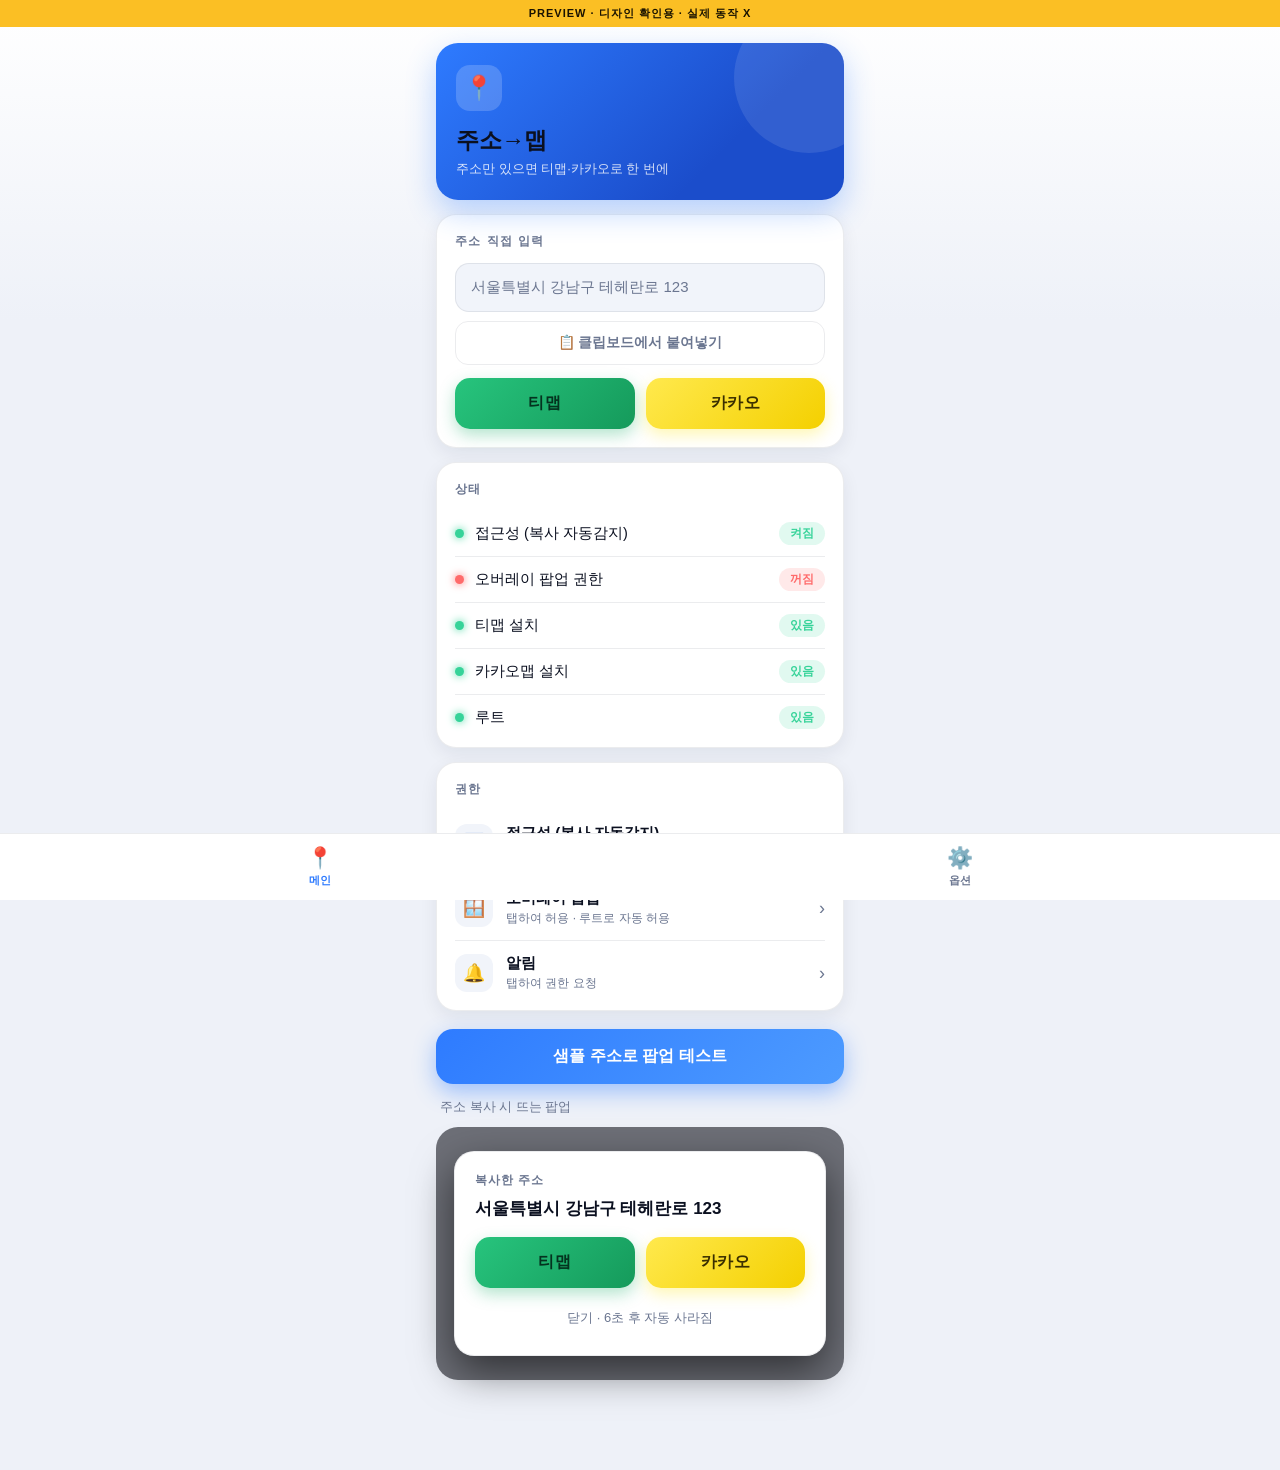
==== commit df24c638: "Split into 2 tabs (메인/옵션) + §43 anti-zoom/no-copy §116 BottomNavigationView host: MainActivity -> Ma" ====
--- a/s22u-addr2map-preview/preview.html
+++ b/s22u-addr2map-preview/preview.html
@@ -2,7 +2,7 @@
 <html lang="ko">
 <head>
 <meta charset="utf-8">
-<meta name="viewport" content="width=device-width, initial-scale=1, viewport-fit=cover">
+<meta name="viewport" content="width=device-width, initial-scale=1, maximum-scale=1, user-scalable=no, viewport-fit=cover">
 <title>주소→맵 · 미리보기</title>
 <style>
 :root{
@@ -11,109 +11,98 @@
   --accent:#2E7BFF;--accent2:#4D9BFF;--tmap:#1FAF6B;--kakao:#FEE500;
   --ok:#36D399;--no:#FF6B6B;--warn:#FBBF24;
 }
-*{box-sizing:border-box;margin:0;padding:0;-webkit-tap-highlight-color:transparent}
-html{color-scheme:dark}
+*{box-sizing:border-box;margin:0;padding:0;-webkit-tap-highlight-color:transparent;
+ -webkit-user-select:none;user-select:none;-webkit-touch-callout:none}
+input,textarea{-webkit-user-select:text;user-select:text}
+html{color-scheme:dark;touch-action:manipulation}
 body{min-height:100vh;color:var(--text);
  background:linear-gradient(180deg,var(--bg2),var(--bg1) 320px);
  font-family:-apple-system,"Segoe UI",Roboto,"Noto Sans KR",sans-serif;
- -webkit-text-size-adjust:100%;padding-bottom:36px}
+ -webkit-text-size-adjust:100%;padding-bottom:74px}
 .banner{background:var(--warn);color:#1a1300;text-align:center;
  font-size:11px;font-weight:800;padding:6px 8px;letter-spacing:1px}
 .wrap{max-width:440px;margin:0 auto;padding:16px}
-
-/* hero */
+.page{display:none}.page.on{display:block}
+
 .hero{position:relative;border-radius:22px;padding:22px 20px;overflow:hidden;
  background:linear-gradient(135deg,#2E7BFF,#1B4DCB 70%);
  box-shadow:0 12px 30px rgba(46,123,255,.32)}
 .hero::after{content:"";position:absolute;right:-40px;top:-40px;
  width:150px;height:150px;border-radius:50%;background:rgba(255,255,255,.10)}
 .hero .pin{width:46px;height:46px;border-radius:14px;
- background:rgba(255,255,255,.18);backdrop-filter:blur(4px);
- display:flex;align-items:center;justify-content:center;font-size:24px}
+ background:rgba(255,255,255,.18);display:flex;align-items:center;
+ justify-content:center;font-size:24px}
 .hero h1{font-size:23px;font-weight:800;margin-top:14px;letter-spacing:-.3px}
 .hero p{font-size:13px;color:rgba(255,255,255,.82);margin-top:4px}
 
-/* card */
-.card{background:var(--surface);border:1px solid var(--line);
- border-radius:20px;padding:18px;margin-top:14px;
- box-shadow:0 6px 18px rgba(0,0,0,.30)}
-.label{font-size:12px;font-weight:800;color:var(--muted);
- letter-spacing:1.4px;text-transform:uppercase;margin-bottom:13px}
-
-/* address input card */
-.field{background:var(--surface2);border:1px solid var(--line);
- border-radius:14px;padding:14px 15px;color:var(--muted);font-size:15px}
-.paste{display:flex;align-items:center;justify-content:center;gap:7px;
- width:100%;margin-top:9px;padding:12px;border-radius:13px;
- background:transparent;border:1px solid var(--line);
- color:var(--muted);font-size:14px;font-weight:600}
+.card{background:var(--surface);border:1px solid var(--line);border-radius:20px;
+ padding:18px;margin-top:14px;box-shadow:0 6px 18px rgba(0,0,0,.30)}
+.label{font-size:12px;font-weight:800;color:var(--muted);letter-spacing:1.4px;
+ text-transform:uppercase;margin-bottom:13px}
+.field{background:var(--surface2);border:1px solid var(--line);border-radius:14px;
+ padding:14px 15px;color:var(--muted);font-size:15px}
+.paste{display:flex;align-items:center;justify-content:center;gap:7px;width:100%;
+ margin-top:9px;padding:12px;border-radius:13px;background:transparent;
+ border:1px solid var(--line);color:var(--muted);font-size:14px;font-weight:600}
 .maps{display:flex;gap:11px;margin-top:13px}
-.mp{flex:1;text-align:center;padding:15px 0;border-radius:15px;
- font-size:16px;font-weight:800;letter-spacing:.5px}
+.mp{flex:1;text-align:center;padding:15px 0;border-radius:15px;font-size:16px;
+ font-weight:800;letter-spacing:.5px}
 .mp.t{background:linear-gradient(135deg,#27C47D,#159A5B);color:#04331f;
  box-shadow:0 6px 16px rgba(31,175,107,.34)}
 .mp.k{background:linear-gradient(135deg,#FFE94D,#F4D000);color:#3a2f00;
  box-shadow:0 6px 16px rgba(254,229,0,.30)}
 .mp.off{background:var(--surface2);color:var(--muted);box-shadow:none}
-
-/* status */
 .srow{display:flex;align-items:center;gap:11px;padding:11px 0;
  border-bottom:1px solid var(--line);font-size:14.5px}
 .srow:first-of-type{padding-top:0}.srow:last-of-type{border-bottom:0;padding-bottom:0}
 .dot{width:9px;height:9px;border-radius:50%;flex:none}
 .dot.g{background:var(--ok);box-shadow:0 0 8px var(--ok)}
 .dot.r{background:var(--no);box-shadow:0 0 8px var(--no)}
-.pill{margin-left:auto;font-size:11.5px;font-weight:700;padding:4px 11px;
- border-radius:999px}
+.pill{margin-left:auto;font-size:11.5px;font-weight:700;padding:4px 11px;border-radius:999px}
 .pill.g{background:rgba(54,211,153,.15);color:var(--ok)}
 .pill.r{background:rgba(255,107,107,.15);color:var(--no)}
-
-/* permission list */
-.prow{display:flex;align-items:center;gap:13px;padding:13px 0;
- border-bottom:1px solid var(--line)}
-.prow:last-child{border-bottom:0;padding-bottom:0}
-.prow:first-child{padding-top:0}
+.prow{display:flex;align-items:center;gap:13px;padding:13px 0;border-bottom:1px solid var(--line)}
+.prow:last-child{border-bottom:0;padding-bottom:0}.prow:first-child{padding-top:0}
 .pico{width:38px;height:38px;border-radius:12px;background:var(--surface2);
  display:flex;align-items:center;justify-content:center;font-size:18px;flex:none}
 .prow .pt{font-size:15px;font-weight:600}
 .prow .ps{font-size:12px;color:var(--muted);margin-top:2px}
 .prow .chev{margin-left:auto;color:var(--muted);font-size:18px}
-
-/* options */
 .orow{display:flex;align-items:center;justify-content:space-between;
  padding:14px 0;border-bottom:1px solid var(--line)}
 .orow:last-of-type{border-bottom:0}
 .orow .lab{font-size:15px;font-weight:600}
 .orow .sub{font-size:12px;color:var(--muted);margin-top:3px}
-.sw{width:50px;height:29px;border-radius:15px;background:#3A4566;
- position:relative;flex:none}
+.sw{width:50px;height:29px;border-radius:15px;background:#3A4566;position:relative;flex:none}
 .sw.on{background:var(--accent)}
-.sw::after{content:"";position:absolute;top:3px;left:3px;width:23px;
- height:23px;border-radius:50%;background:#fff;box-shadow:0 2px 4px rgba(0,0,0,.3)}
+.sw::after{content:"";position:absolute;top:3px;left:3px;width:23px;height:23px;
+ border-radius:50%;background:#fff;box-shadow:0 2px 4px rgba(0,0,0,.3)}
 .sw.on::after{left:24px}
-.seg{display:flex;background:var(--surface2);border-radius:13px;
- padding:4px;margin-top:12px;gap:4px}
+.seg{display:flex;background:var(--surface2);border-radius:13px;padding:4px;
+ margin-top:12px;gap:4px}
 .seg .s{flex:1;text-align:center;padding:10px 0;border-radius:10px;
  color:var(--muted);font-size:14px;font-weight:700}
-.seg .s.sel{background:var(--accent);color:#fff;
- box-shadow:0 4px 10px rgba(46,123,255,.4)}
-
+.seg .s.sel{background:var(--accent);color:#fff;box-shadow:0 4px 10px rgba(46,123,255,.4)}
 .cta{display:block;width:100%;margin-top:18px;padding:17px;border:none;
  border-radius:17px;font-size:16px;font-weight:800;color:#fff;
  background:linear-gradient(135deg,var(--accent),var(--accent2));
  box-shadow:0 8px 22px rgba(46,123,255,.42)}
-
 .subt{font-size:13px;color:var(--muted);margin:14px 4px 0}
-.popwrap{margin-top:11px;background:rgba(4,7,15,.55);
- border-radius:22px;padding:24px 18px}
-.pop{background:var(--surface);border:1px solid var(--line);
- border-radius:20px;padding:20px;box-shadow:0 16px 40px rgba(0,0,0,.55)}
-.pop .pa{font-size:12px;font-weight:700;color:var(--muted);
- letter-spacing:1px;text-transform:uppercase}
+.popwrap{margin-top:11px;background:rgba(4,7,15,.55);border-radius:22px;padding:24px 18px}
+.pop{background:var(--surface);border:1px solid var(--line);border-radius:20px;
+ padding:20px;box-shadow:0 16px 40px rgba(0,0,0,.55)}
+.pop .pa{font-size:12px;font-weight:700;color:var(--muted);letter-spacing:1px;text-transform:uppercase}
 .pop .ad{font-size:17px;line-height:1.5;font-weight:700;margin-top:7px}
-.pop .x{display:block;text-align:center;margin-top:13px;
- color:var(--muted);font-size:13px;padding:8px}
+.pop .x{display:block;text-align:center;margin-top:13px;color:var(--muted);font-size:13px;padding:8px}
 .note{margin:18px 6px 0;color:var(--muted);font-size:11.5px;line-height:1.75}
+
+.tabbar{position:fixed;left:0;right:0;bottom:0;display:flex;
+ background:var(--surface);border-top:1px solid var(--line);
+ padding:8px 0 max(8px,env(safe-area-inset-bottom))}
+.tab{flex:1;text-align:center;color:var(--muted);font-size:11px;font-weight:700;
+ padding:4px 0}
+.tab .i{display:block;font-size:21px;margin-bottom:3px}
+.tab.on{color:var(--accent)}
 @media(prefers-color-scheme:light){
  :root{--bg1:#EEF1F8;--bg2:#FFFFFF;--surface:#fff;--surface2:#F1F4FA;
   --line:rgba(10,16,40,.08);--text:#0B1020;--muted:#6B7690}
@@ -123,85 +112,94 @@
 </head>
 <body>
 <div class="banner">PREVIEW · 디자인 확인용 · 실제 동작 X</div>
+
 <div class="wrap">
 
-  <div class="hero">
-    <div class="pin">📍</div>
-    <h1>주소→맵</h1>
-    <p>주소만 있으면 티맵·카카오로 한 번에</p>
+  <div id="p1" class="page on">
+    <div class="hero">
+      <div class="pin">📍</div>
+      <h1>주소→맵</h1>
+      <p>주소만 있으면 티맵·카카오로 한 번에</p>
+    </div>
+
+    <div class="card">
+      <div class="label">주소 직접 입력</div>
+      <div class="field">서울특별시 강남구 테헤란로 123</div>
+      <button class="paste">📋 클립보드에서 붙여넣기</button>
+      <div class="maps"><span class="mp t">티맵</span><span class="mp k">카카오</span></div>
+    </div>
+
+    <div class="card">
+      <div class="label">상태</div>
+      <div class="srow"><span class="dot g"></span>접근성 (복사 자동감지)<span class="pill g">켜짐</span></div>
+      <div class="srow"><span class="dot r"></span>오버레이 팝업 권한<span class="pill r">꺼짐</span></div>
+      <div class="srow"><span class="dot g"></span>티맵 설치<span class="pill g">있음</span></div>
+      <div class="srow"><span class="dot g"></span>카카오맵 설치<span class="pill g">있음</span></div>
+      <div class="srow"><span class="dot g"></span>루트<span class="pill g">있음</span></div>
+    </div>
+
+    <div class="card">
+      <div class="label">권한</div>
+      <div class="prow"><div class="pico">♿</div><div><div class="pt">접근성 (복사 자동감지)</div><div class="ps">탭하여 설정 · 루트로 자동 켜기</div></div><div class="chev">›</div></div>
+      <div class="prow"><div class="pico">🪟</div><div><div class="pt">오버레이 팝업</div><div class="ps">탭하여 허용 · 루트로 자동 허용</div></div><div class="chev">›</div></div>
+      <div class="prow"><div class="pico">🔔</div><div><div class="pt">알림</div><div class="ps">탭하여 권한 요청</div></div><div class="chev">›</div></div>
+    </div>
+
+    <button class="cta">샘플 주소로 팝업 테스트</button>
+
+    <div class="subt">주소 복사 시 뜨는 팝업</div>
+    <div class="popwrap">
+      <div class="pop">
+        <div class="pa">복사한 주소</div>
+        <div class="ad">서울특별시 강남구 테헤란로 123</div>
+        <div class="maps" style="margin-top:15px"><span class="mp t">티맵</span><span class="mp k">카카오</span></div>
+        <span class="x">닫기 · 6초 후 자동 사라짐</span>
+      </div>
+    </div>
   </div>
 
-  <div class="card">
-    <div class="label">주소 직접 입력</div>
-    <div class="field">서울특별시 강남구 테헤란로 123</div>
-    <button class="paste">📋 클립보드에서 붙여넣기</button>
-    <div class="maps">
-      <span class="mp t">티맵</span>
-      <span class="mp k">카카오</span>
-    </div>
+  <div id="p2" class="page">
+    <div class="hero" style="background:linear-gradient(135deg,#3A4670,#222C4A)">
+      <div class="pin">⚙️</div>
+      <h1>옵션</h1>
+      <p>동작 방식을 조절합니다</p>
+    </div>
+
+    <div class="card">
+      <div class="label">동작</div>
+      <div class="orow"><div><div class="lab">복사 감지 사용</div><div class="sub">끄면 팝업 안 뜸</div></div><span class="sw on"></span></div>
+      <div class="orow"><div><div class="lab">주소만 반응</div><div class="sub">끄면 모든 복사에 반응</div></div><span class="sw on"></span></div>
+    </div>
+
+    <div class="card">
+      <div class="label">팝업 자동 닫힘</div>
+      <div class="seg"><span class="s">3초</span><span class="s sel">6초</span><span class="s">10초</span></div>
+    </div>
+
+    <div class="card">
+      <div class="label">기본 맵 (팝업 왼쪽 우선)</div>
+      <div class="seg"><span class="s sel">티맵</span><span class="s">카카오</span></div>
+    </div>
+
+    <div class="note">실제 안드로이드 화면과 동일 디자인(지침 §116 + §43 확대·길게눌러복사 차단).
+     정적 목업 — 스위치·칩은 예시 상태.</div>
   </div>
 
-  <div class="card">
-    <div class="label">상태</div>
-    <div class="srow"><span class="dot g"></span>접근성 (복사 자동감지)<span class="pill g">켜짐</span></div>
-    <div class="srow"><span class="dot r"></span>오버레이 팝업 권한<span class="pill r">꺼짐</span></div>
-    <div class="srow"><span class="dot g"></span>티맵 설치<span class="pill g">있음</span></div>
-    <div class="srow"><span class="dot g"></span>카카오맵 설치<span class="pill g">있음</span></div>
-    <div class="srow"><span class="dot g"></span>루트<span class="pill g">있음</span></div>
-  </div>
-
-  <div class="card">
-    <div class="label">권한</div>
-    <div class="prow">
-      <div class="pico">♿</div>
-      <div><div class="pt">접근성 (복사 자동감지)</div><div class="ps">탭하여 설정 · 루트로 자동 켜기</div></div>
-      <div class="chev">›</div>
-    </div>
-    <div class="prow">
-      <div class="pico">🪟</div>
-      <div><div class="pt">오버레이 팝업</div><div class="ps">탭하여 허용 · 루트로 자동 허용</div></div>
-      <div class="chev">›</div>
-    </div>
-    <div class="prow">
-      <div class="pico">🔔</div>
-      <div><div class="pt">알림</div><div class="ps">탭하여 권한 요청</div></div>
-      <div class="chev">›</div>
-    </div>
-  </div>
-
-  <div class="card">
-    <div class="label">옵션</div>
-    <div class="orow">
-      <div><div class="lab">복사 감지 사용</div><div class="sub">끄면 팝업 안 뜸</div></div>
-      <span class="sw on"></span>
-    </div>
-    <div class="orow">
-      <div><div class="lab">주소만 반응</div><div class="sub">끄면 모든 복사에 반응</div></div>
-      <span class="sw on"></span>
-    </div>
-    <div style="margin-top:15px;font-size:13px;color:var(--muted);font-weight:600">팝업 자동 닫힘</div>
-    <div class="seg"><span class="s">3초</span><span class="s sel">6초</span><span class="s">10초</span></div>
-    <div style="margin-top:16px;font-size:13px;color:var(--muted);font-weight:600">기본 맵 (팝업 왼쪽 우선)</div>
-    <div class="seg"><span class="s sel">티맵</span><span class="s">카카오</span></div>
-  </div>
-
-  <button class="cta">샘플 주소로 팝업 테스트</button>
-
-  <div class="subt">주소 복사 시 뜨는 팝업</div>
-  <div class="popwrap">
-    <div class="pop">
-      <div class="pa">복사한 주소</div>
-      <div class="ad">서울특별시 강남구 테헤란로 123</div>
-      <div class="maps" style="margin-top:15px">
-        <span class="mp t">티맵</span><span class="mp k">카카오</span>
-      </div>
-      <span class="x">닫기 · 6초 후 자동 사라짐</span>
-    </div>
-  </div>
-
-  <div class="note">실제 안드로이드 화면과 동일 디자인(지침 §116 Material3 + 다크 가독성/accent 경험치).
-   정적 목업 — 스위치·점·칩은 예시 상태, 버튼 동작 X.</div>
-
 </div>
+
+<div class="tabbar">
+  <div class="tab on" id="t1" onclick="go(1)"><span class="i">📍</span>메인</div>
+  <div class="tab" id="t2" onclick="go(2)"><span class="i">⚙️</span>옵션</div>
+</div>
+
+<script>
+function go(n){
+  document.getElementById('p1').classList.toggle('on',n===1);
+  document.getElementById('p2').classList.toggle('on',n===2);
+  document.getElementById('t1').classList.toggle('on',n===1);
+  document.getElementById('t2').classList.toggle('on',n===2);
+  scrollTo(0,0);
+}
+</script>
 </body>
 </html>
